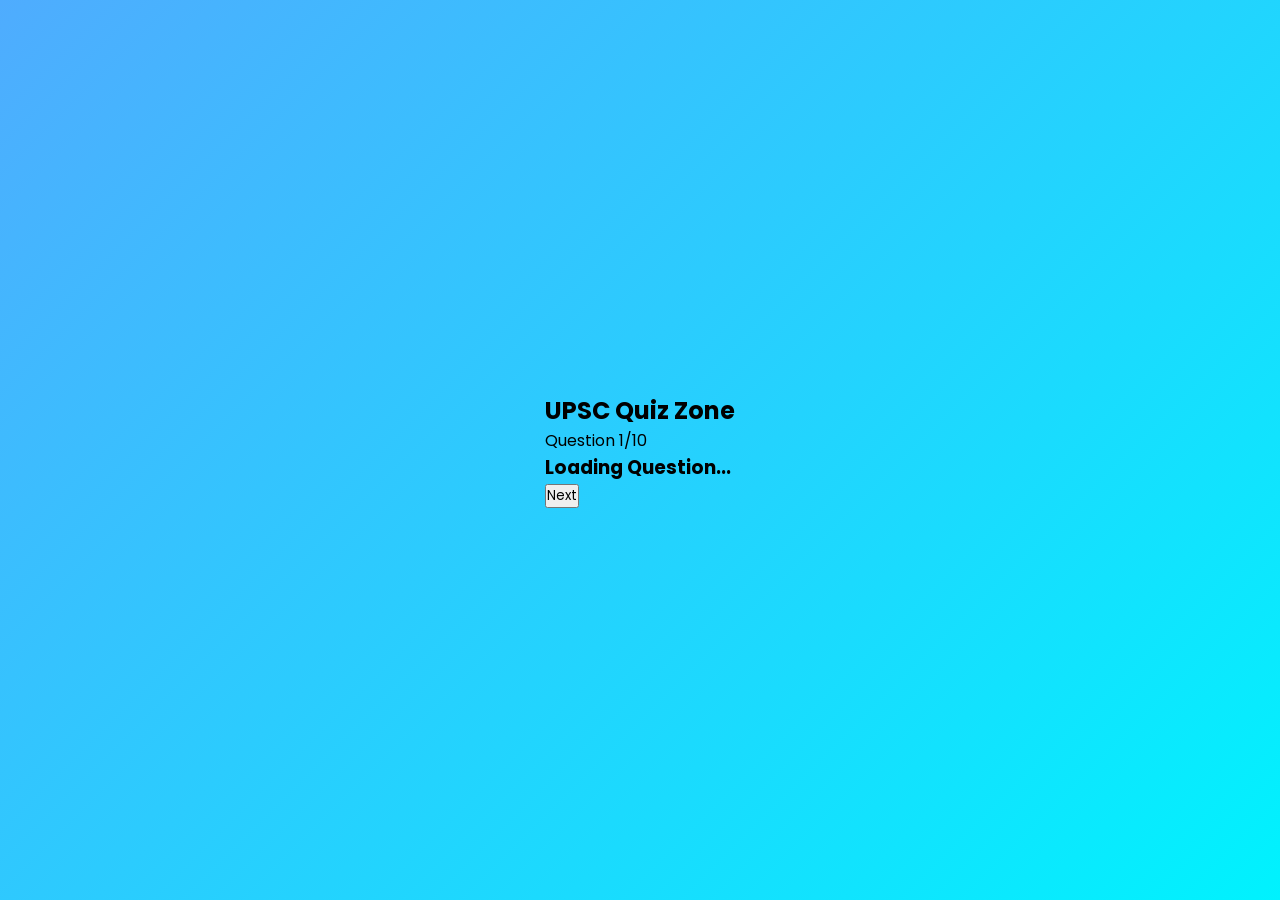
==== quiz.html @ 664e3d92 "Create quiz.html" ====
<!DOCTYPE html>
<html lang="en">
<head>
<meta charset="UTF-8">
<meta name="viewport" content="width=device-width, initial-scale=1.0">
<title>UPSC Quiz Zone</title>

<link rel="stylesheet" href="style.css">
<link href="https://fonts.googleapis.com/css2?family=Poppins:wght@300;400;500;600;700&display=swap" rel="stylesheet">

</head>
<body>

<div class="quiz-container">

    <h2>UPSC Quiz Zone</h2>

    <div id="question-number">Question 1/10</div>

    <h3 id="question">
        Loading Question...
    </h3>

    <div id="answer-buttons" class="btn-grid">
    </div>

    <button id="next-btn">Next</button>

</div>

<script src="questions.js"></script>
<script src="script.js"></script>

</body>
</html>
---- style.css ----
*{
    margin:0;
    padding:0;
    box-sizing:border-box;
    font-family:'Poppins',sans-serif;
}

body{
    min-height:100vh;
    display:flex;
    justify-content:center;
    align-items:center;
    background:linear-gradient(135deg,#4facfe,#00f2fe);
}

.container{
    width:90%;
    max-width:420px;
    background:rgba(255,255,255,.15);
    backdrop-filter:blur(12px);
    -webkit-backdrop-filter:blur(12px);
    border-radius:20px;
    padding:40px 25px;
    text-align:center;
    color:#fff;
    box-shadow:0 10px 30px rgba(0,0,0,.25);
}

h1{
    font-size:42px;
    margin-bottom:15px;
}

.tagline{
    font-size:18px;
    margin-bottom:35px;
    opacity:.9;
    line-height:1.6;
}

.start-btn{
    display:inline-block;
    text-decoration:none;
    background:#fff;
    color:#0077ff;
    padding:15px 35px;
    border-radius:50px;
    font-weight:bold;
    transition:all .3s ease;
}

.start-btn:hover{
    transform:scale(1.08);
    background:#ffe66d;
    color:#000;
}

@media (max-width:480px){

    .container{
        width:95%;
        padding:30px 20px;
    }

    h1{
        font-size:32px;
    }

    .tagline{
        font-size:16px;
    }

    .start-btn{
        display:block;
        width:100%;
        padding:14px;
    }
}
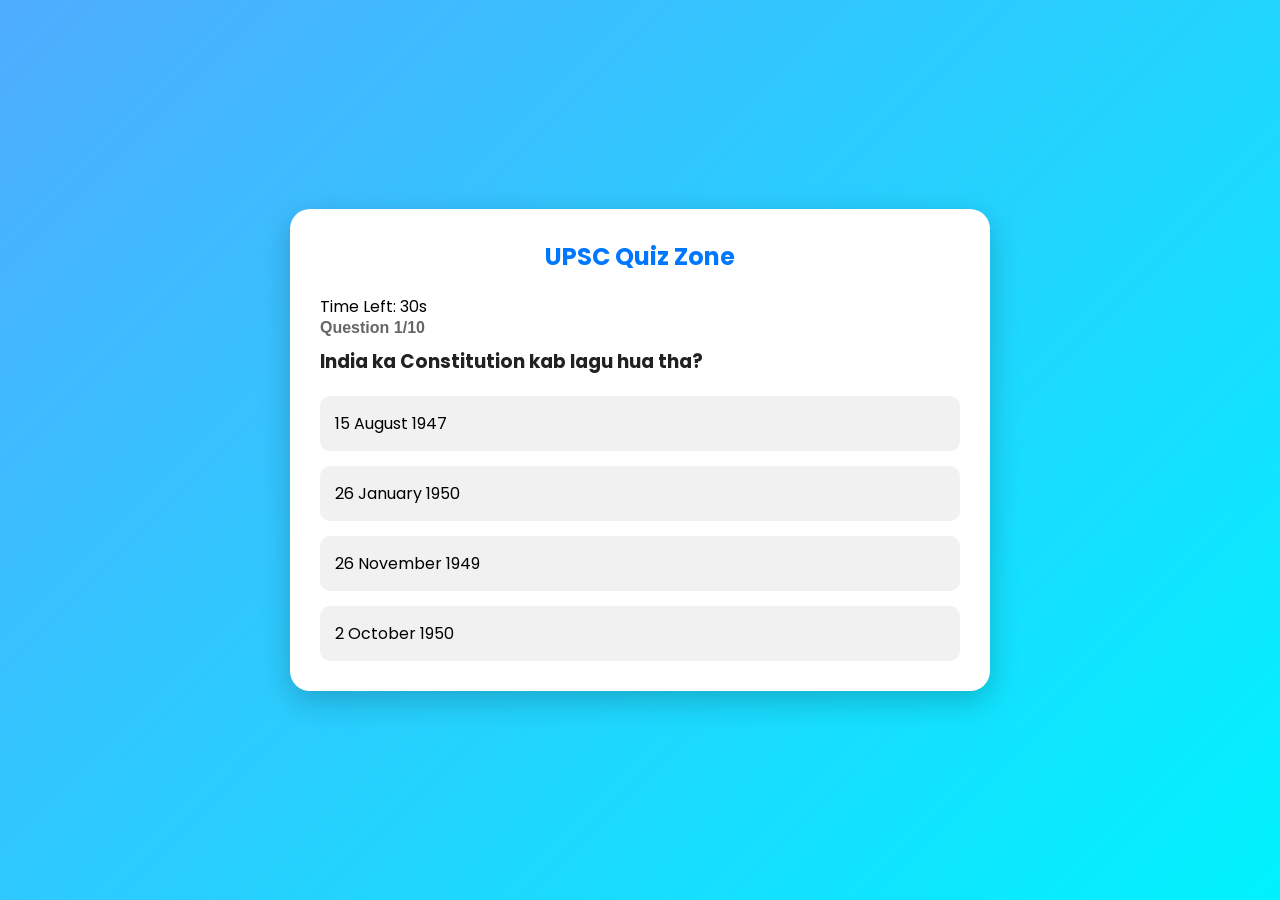
==== commit e563f474: "Update quiz.html" ====
--- a/quiz.html
+++ b/quiz.html
@@ -14,7 +14,11 @@
 <div class="quiz-container">
 
     <h2>UPSC Quiz Zone</h2>
+<div class="progress">
+    <div id="progress-bar"></div>
+</div>
 
+<div id="timer">Time Left: 30s</div>
     <div id="question-number">Question 1/10</div>
 
     <h3 id="question">
--- a/style.css
+++ b/style.css
@@ -76,3 +76,67 @@
         padding:14px;
     }
 }
+/* ===== Quiz Page ===== */
+
+.quiz-container{
+    width:90%;
+    max-width:700px;
+    background:#fff;
+    padding:30px;
+    border-radius:20px;
+    box-shadow:0 10px 30px rgba(0,0,0,.2);
+}
+
+.quiz-container h2{
+    text-align:center;
+    color:#0077ff;
+    margin-bottom:20px;
+}
+
+#question-number{
+    color:#666;
+    margin-bottom:10px;
+    font-weight:600;
+}
+
+#question{
+    color:#222;
+    margin-bottom:20px;
+}
+
+.btn-grid{
+    display:grid;
+    gap:15px;
+}
+
+.answer-btn{
+    width:100%;
+    padding:15px;
+    border:none;
+    border-radius:10px;
+    background:#f1f1f1;
+    cursor:pointer;
+    font-size:16px;
+    text-align:left;
+    transition:.3s;
+}
+
+.answer-btn:hover{
+    background:#dfefff;
+}
+
+#next-btn{
+    display:none;
+    margin:25px auto 0;
+    padding:12px 35px;
+    border:none;
+    border-radius:8px;
+    background:#0077ff;
+    color:#fff;
+    font-size:16px;
+    cursor:pointer;
+}
+
+#next-btn:hover{
+    background:#005fd1;
+}
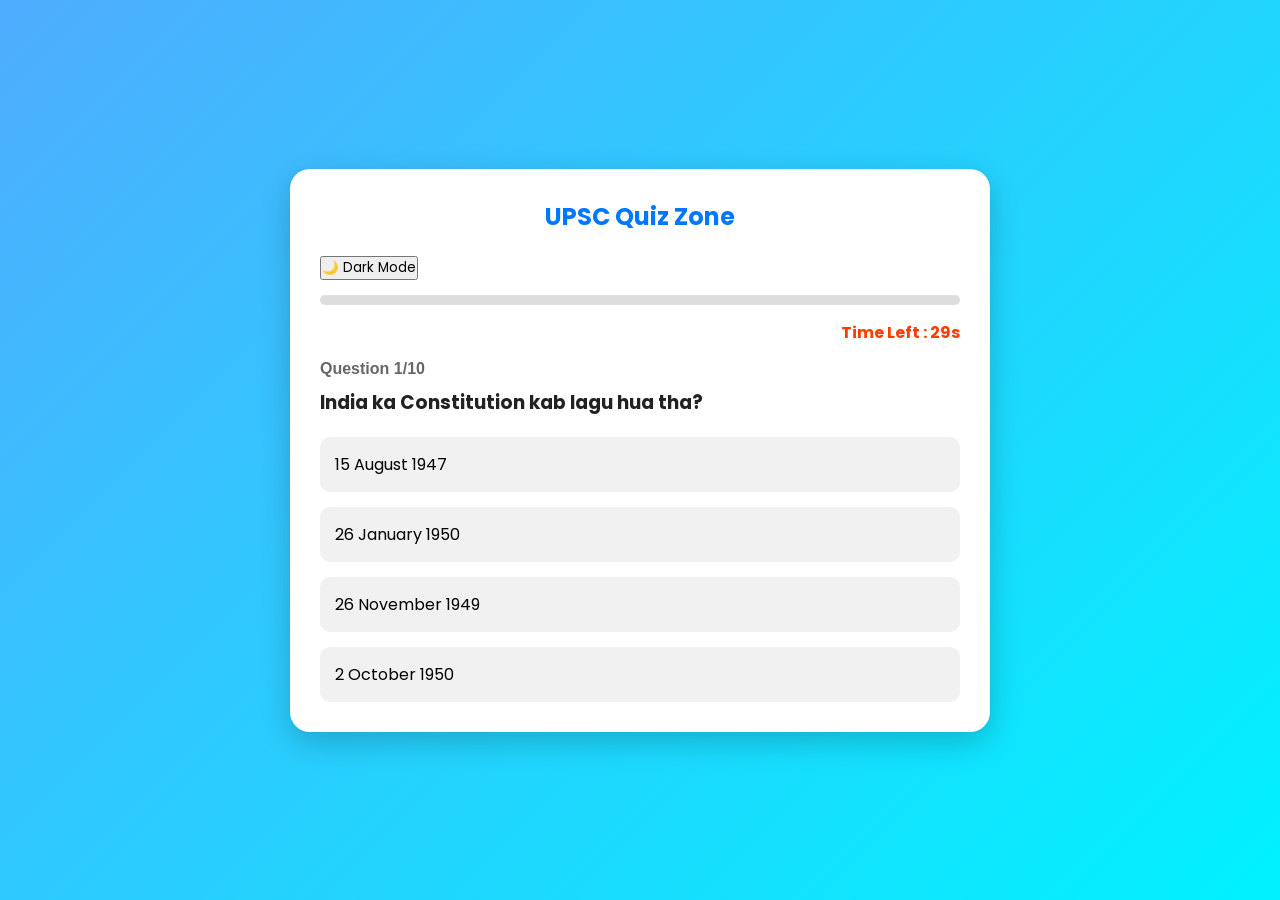
==== commit 55c7c8a4: "Update quiz.html" ====
--- a/quiz.html
+++ b/quiz.html
@@ -14,6 +14,7 @@
 <div class="quiz-container">
 
     <h2>UPSC Quiz Zone</h2>
+    <button id="theme-toggle">🌙 Dark Mode</button>
 <div class="progress">
     <div id="progress-bar"></div>
 </div>
--- a/style.css
+++ b/style.css
@@ -140,3 +140,25 @@
 #next-btn:hover{
     background:#005fd1;
 }
+.progress{
+    width:100%;
+    height:10px;
+    background:#ddd;
+    border-radius:10px;
+    overflow:hidden;
+    margin:15px 0;
+}
+
+#progress-bar{
+    width:0%;
+    height:100%;
+    background:#00c853;
+    transition:.3s;
+}
+
+#timer{
+    text-align:right;
+    font-weight:bold;
+    color:#ff3d00;
+    margin-bottom:15px;
+}
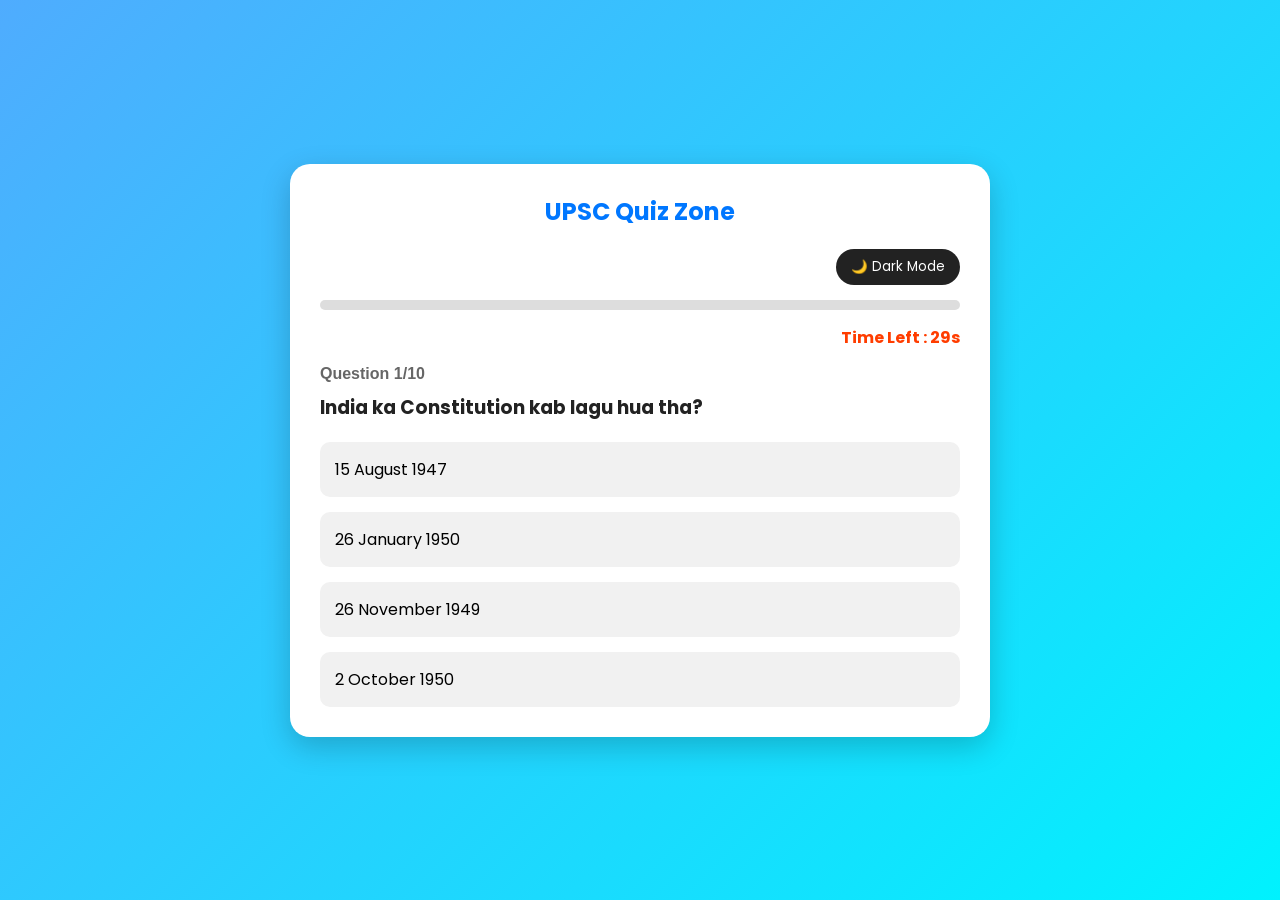
==== commit 860007ca: "Update quiz.html" ====
--- a/quiz.html
+++ b/quiz.html
@@ -21,7 +21,7 @@
 
 <div id="timer">Time Left: 30s</div>
     <div id="question-number">Question 1/10</div>
-
+<h3 id="welcome-user"></h3>
     <h3 id="question">
         Loading Question...
     </h3>
--- a/style.css
+++ b/style.css
@@ -162,3 +162,57 @@
     color:#ff3d00;
     margin-bottom:15px;
 }
+#theme-toggle{
+    float:right;
+    margin-bottom:15px;
+    padding:8px 15px;
+    border:none;
+    border-radius:20px;
+    cursor:pointer;
+    background:#222;
+    color:#fff;
+}
+
+body.dark{
+    background:#121212;
+}
+
+body.dark .quiz-container,
+body.dark .container{
+    background:#1e1e1e;
+    color:#fff;
+}
+
+body.dark #question,
+body.dark h2,
+body.dark h1,
+body.dark .tagline{
+    color:#fff;
+}
+
+body.dark .answer-btn{
+    background:#333;
+    color:#fff;
+}
+
+body.dark .answer-btn:hover{
+    background:#555;
+}
+
+body.dark #next-btn{
+    background:#0d6efd;
+}
+
+body.dark #progress-bar{
+    background:#00e676;
+}
+#username{
+    width:100%;
+    padding:14px;
+    margin-bottom:20px;
+    border:none;
+    border-radius:10px;
+    font-size:16px;
+    outline:none;
+    text-align:center;
+}
